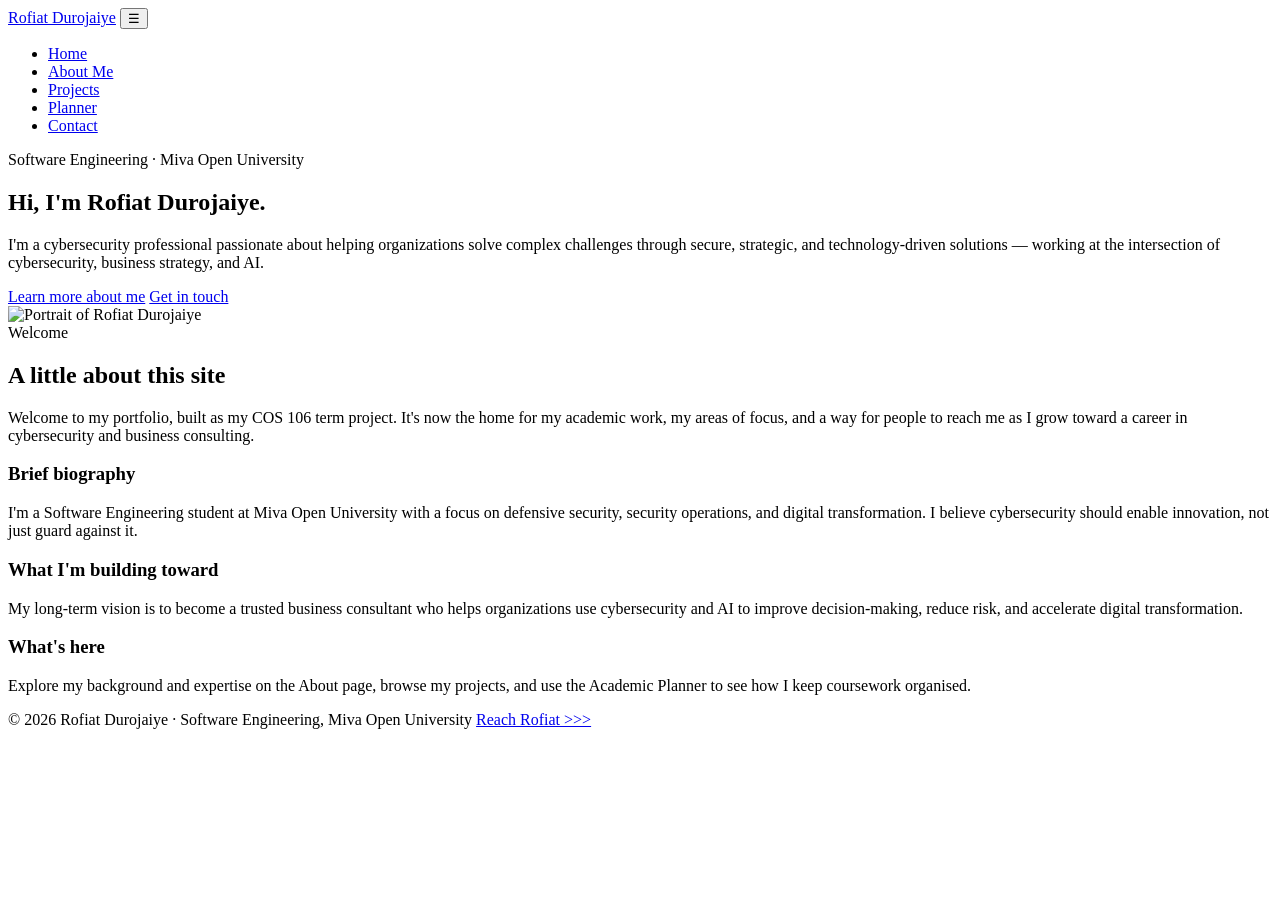
==== index.html @ efc08bff "Add files via upload" ====
<!DOCTYPE html>
<html lang="en">
<head>
  <meta charset="UTF-8">
  <meta name="viewport" content="width=device-width, initial-scale=1.0">
  <title>Rofiat Durojaiye — Cybersecurity &amp; Business Strategy Portfolio</title>
  <meta name="description" content="Academic portfolio of Rofiat Durojaiye, Software Engineering student at Miva Open University, focused on Cybersecurity, Business Strategy, and AI.">
  <link rel="stylesheet" href="css/style.css">
</head>
<body>

  <header class="site-header">
    <nav class="nav">
      <a href="index.html" class="nav-brand"><img src="images/rofiat.png" alt="" class="avatar">Rofiat Durojaiye</a>
      <button class="nav-toggle" aria-label="Toggle menu" aria-expanded="false">☰</button>
      <ul class="nav-links">
        <li><a href="index.html" class="active">Home</a></li>
        <li><a href="about.html">About Me</a></li>
        <li><a href="projects.html">Projects</a></li>
        <li><a href="planner.html">Planner</a></li>
        <li><a href="contact.html">Contact</a></li>
      </ul>
    </nav>
  </header>

  <main>
    <section class="page-hero">
      <div class="arc-motif"></div>
      <div class="wrap home-hero">
        <div class="home-hero-copy">
          <span class="eyebrow-line">Software Engineering · Miva Open University</span>
          <h1>Hi, I'm Rofiat Durojaiye.</h1>
          <p class="lede">
            I'm a cybersecurity professional passionate about helping organizations solve
            complex challenges through secure, strategic, and technology-driven solutions —
            working at the intersection of cybersecurity, business strategy, and AI.
          </p>
          <div class="cta-row">
            <a href="about.html" class="btn btn-primary">Learn more about me</a>
            <a href="contact.html" class="btn btn-ghost">Get in touch</a>
          </div>
        </div>
        <div class="hero-portrait">
          <div class="ring"></div>
          <div class="frame">
            <img src="images/rofiat.png" alt="Portrait of Rofiat Durojaiye">
          </div>
        </div>
      </div>
    </section>

    <section class="section-tight">
      <div class="wrap">
        <div class="section-head">
          <span class="eyebrow">Welcome</span>
          <h2>A little about this site</h2>
          <p>
            Welcome to my portfolio, built as my COS 106 term project. It's now the home for
            my academic work, my areas of focus, and a way for people to reach me as I grow
            toward a career in cybersecurity and business consulting.
          </p>
        </div>

        <div class="grid grid-3">
          <div class="card">
            <h3>Brief biography</h3>
            <p>
              I'm a Software Engineering student at Miva Open University with a focus on
              defensive security, security operations, and digital transformation. I believe
              cybersecurity should enable innovation, not just guard against it.
            </p>
          </div>
          <div class="card">
            <h3>What I'm building toward</h3>
            <p>
              My long-term vision is to become a trusted business consultant who helps
              organizations use cybersecurity and AI to improve decision-making, reduce risk,
              and accelerate digital transformation.
            </p>
          </div>
          <div class="card">
            <h3>What's here</h3>
            <p>
              Explore my background and expertise on the About page, browse my projects, and
              use the Academic Planner to see how I keep coursework organised.
            </p>
          </div>
        </div>
      </div>
    </section>
  </main>

  <footer class="site-footer">
    <span>© 2026 Rofiat Durojaiye · Software Engineering, Miva Open University</span>
    <span><a href="contact.html">Reach Rofiat >>> </a></span>
  </footer>

  <script src="js/main.js"></script>
</body>
</html>
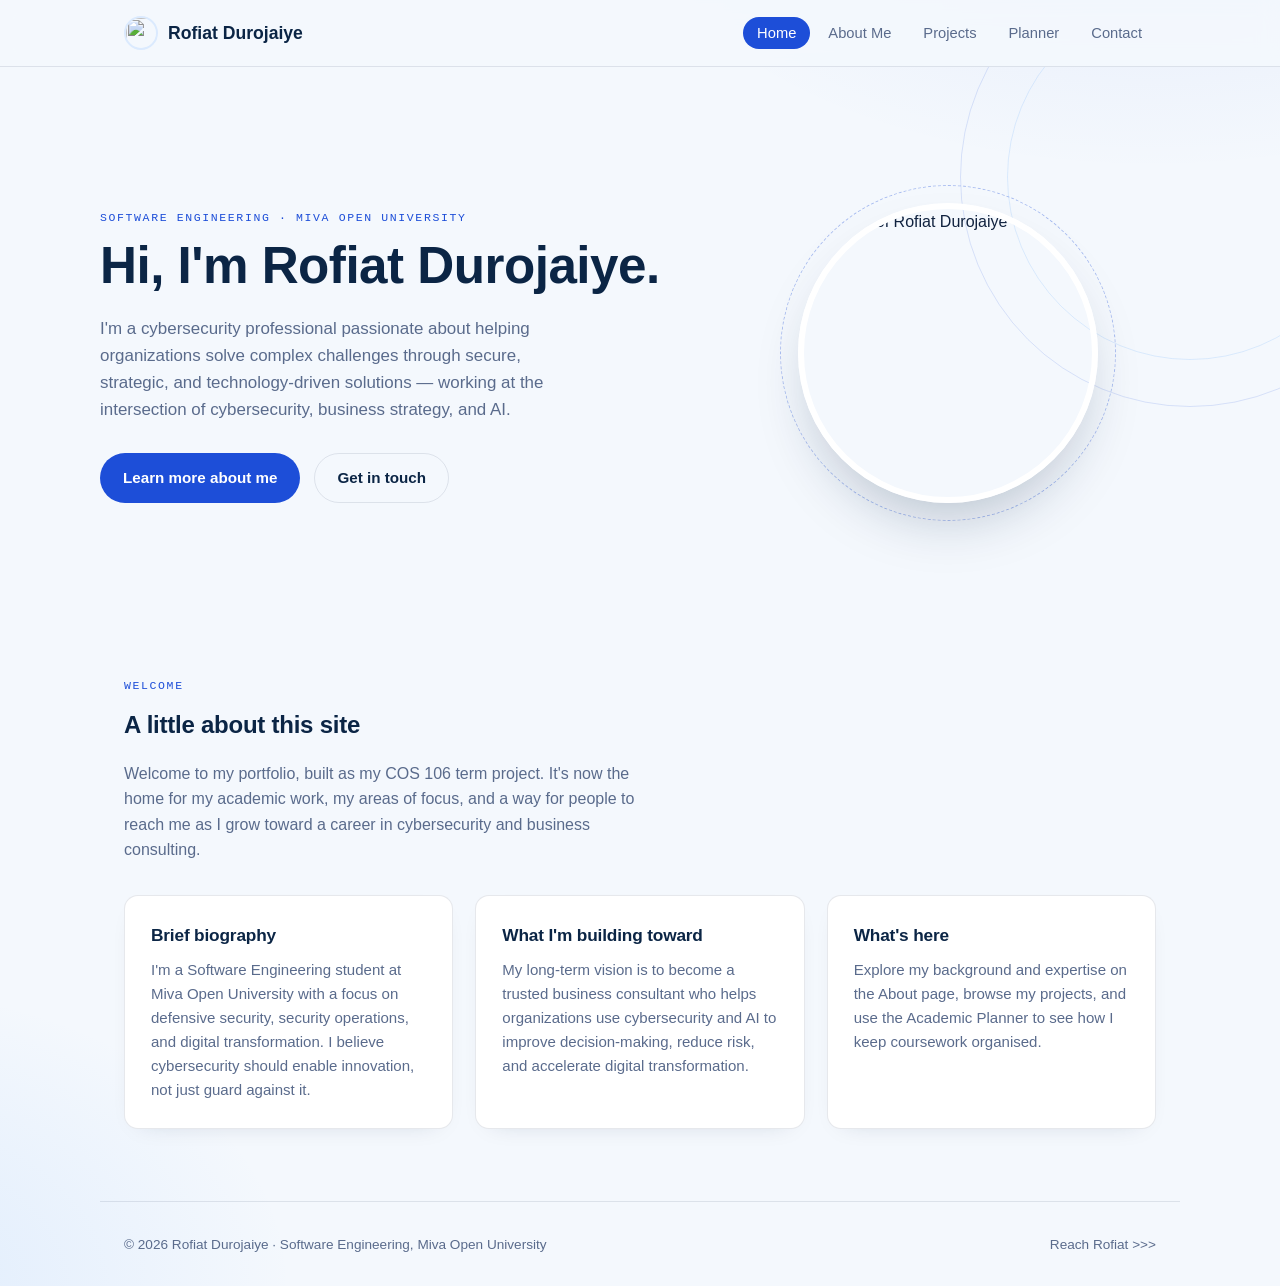
==== commit 933c5626: "Update index.html" ====
--- a/index.html
+++ b/index.html
@@ -5,7 +5,7 @@
   <meta name="viewport" content="width=device-width, initial-scale=1.0">
   <title>Rofiat Durojaiye — Cybersecurity &amp; Business Strategy Portfolio</title>
   <meta name="description" content="Academic portfolio of Rofiat Durojaiye, Software Engineering student at Miva Open University, focused on Cybersecurity, Business Strategy, and AI.">
-  <link rel="stylesheet" href="css/style.css">
+  <link rel="stylesheet" href="style.css">
 </head>
 <body>
 
--- a/style.css
+++ b/style.css
@@ -0,0 +1,552 @@
+/* ============================================
+   Rofiat Durojaiye — Academic Portfolio
+   Design tokens
+   ============================================ */
+@import url('https://fonts.googleapis.com/css2?family=Sora:wght@400;600;700&family=Inter:wght@400;500;600&family=JetBrains+Mono:wght@400;500&display=swap');
+
+:root {
+  --bg: #f4f8fd;
+  --bg-deep: #eaf1fb;
+  --white: #ffffff;
+  --navy: #0b2545;
+  --blue: #1d4ed8;
+  --blue-soft: #60a5fa;
+  --blue-pale: #dbeafe;
+  --surface: #ffffff;
+  --border: rgba(11, 37, 69, 0.1);
+  --text: #10223f;
+  --text-muted: #5a6b8c;
+  --radius: 14px;
+  --max-width: 1080px;
+  --font-display: 'Sora', 'Segoe UI', sans-serif;
+  --font-body: 'Inter', -apple-system, sans-serif;
+  --font-mono: 'JetBrains Mono', monospace;
+}
+
+* { box-sizing: border-box; }
+html { scroll-behavior: smooth; }
+
+body {
+  margin: 0;
+  background: var(--bg);
+  background-image:
+    radial-gradient(ellipse 900px 500px at 90% -10%, rgba(29, 78, 216, 0.08), transparent 60%),
+    radial-gradient(ellipse 700px 500px at -10% 100%, rgba(96, 165, 250, 0.14), transparent 60%);
+  color: var(--text);
+  font-family: var(--font-body);
+  line-height: 1.6;
+  -webkit-font-smoothing: antialiased;
+}
+
+img { max-width: 100%; display: block; }
+a { color: var(--blue); text-decoration: none; }
+
+.wrap { max-width: var(--max-width); margin: 0 auto; padding: 0 24px; }
+
+h1, h2, h3 {
+  font-family: var(--font-display);
+  font-weight: 700;
+  margin: 0 0 0.4em;
+  letter-spacing: -0.01em;
+  color: var(--navy);
+}
+
+.eyebrow, .eyebrow-line {
+  font-family: var(--font-mono);
+  font-size: 0.72rem;
+  letter-spacing: 0.14em;
+  text-transform: uppercase;
+  color: var(--blue);
+  display: inline-block;
+  margin-bottom: 0.9em;
+}
+
+@media (prefers-reduced-motion: reduce) {
+  * { animation-duration: 0.01ms !important; transition-duration: 0.01ms !important; }
+}
+
+/* ============================================
+   Header / Navigation
+   ============================================ */
+.site-header {
+  position: sticky;
+  top: 0;
+  z-index: 50;
+  background: rgba(244, 248, 253, 0.86);
+  backdrop-filter: blur(10px);
+  border-bottom: 1px solid var(--border);
+}
+
+.nav {
+  display: flex;
+  align-items: center;
+  justify-content: space-between;
+  padding: 16px 24px;
+  max-width: var(--max-width);
+  margin: 0 auto;
+}
+
+.nav-brand {
+  font-family: var(--font-display);
+  font-size: 1.1rem;
+  font-weight: 700;
+  color: var(--navy);
+  display: flex;
+  align-items: center;
+  gap: 10px;
+}
+
+.nav-brand .avatar {
+  width: 34px;
+  height: 34px;
+  border-radius: 50%;
+  object-fit: cover;
+  border: 2px solid var(--blue-pale);
+}
+
+.nav-links {
+  list-style: none;
+  display: flex;
+  gap: 4px;
+  margin: 0;
+  padding: 0;
+}
+
+.nav-links a {
+  color: var(--text-muted);
+  font-size: 0.92rem;
+  padding: 8px 14px;
+  border-radius: 999px;
+  transition: color 0.2s ease, background 0.2s ease;
+}
+
+.nav-links a:hover { color: var(--navy); background: var(--blue-pale); }
+
+.nav-links a.active {
+  color: var(--white);
+  background: var(--blue);
+  font-weight: 500;
+}
+
+.nav-toggle {
+  display: none;
+  background: none;
+  border: 1px solid var(--border);
+  border-radius: 8px;
+  color: var(--navy);
+  padding: 8px 10px;
+  font-size: 1rem;
+  cursor: pointer;
+}
+
+@media (max-width: 760px) {
+  .nav-toggle { display: block; }
+  .nav-links {
+    position: absolute;
+    top: 100%;
+    left: 0;
+    right: 0;
+    flex-direction: column;
+    background: var(--white);
+    border-bottom: 1px solid var(--border);
+    padding: 10px 24px 18px;
+    display: none;
+  }
+  .nav-links.open { display: flex; }
+  .nav-links a { padding: 10px 8px; }
+}
+
+/* ============================================
+   Hero / arc motif
+   ============================================ */
+.arc-motif {
+  position: absolute;
+  pointer-events: none;
+  z-index: 0;
+}
+
+.page-hero {
+  position: relative;
+  overflow: hidden;
+  padding: 72px 0 56px;
+}
+
+.page-hero .wrap { position: relative; z-index: 1; }
+
+.page-hero .arc-motif {
+  top: -120px;
+  right: -140px;
+  width: 460px;
+  height: 460px;
+  border: 1px solid rgba(29, 78, 216, 0.14);
+  border-radius: 50%;
+}
+
+.page-hero .arc-motif::after {
+  content: '';
+  position: absolute;
+  inset: 46px;
+  border: 1px solid rgba(96, 165, 250, 0.18);
+  border-radius: 50%;
+}
+
+/* ============================================
+   Home hero
+   ============================================ */
+.home-hero {
+  display: grid;
+  grid-template-columns: 1.1fr 0.9fr;
+  gap: 48px;
+  align-items: center;
+  padding: 64px 0 80px;
+}
+
+@media (max-width: 820px) {
+  .home-hero { grid-template-columns: 1fr; padding: 40px 0 56px; text-align: center; }
+  .home-hero .cta-row { justify-content: center; }
+}
+
+.home-hero h1 {
+  font-size: clamp(2.2rem, 5vw, 3.2rem);
+  line-height: 1.1;
+}
+
+.home-hero .lede {
+  color: var(--text-muted);
+  font-size: 1.06rem;
+  max-width: 48ch;
+  margin: 18px 0 30px;
+}
+
+.cta-row { display: flex; gap: 14px; flex-wrap: wrap; }
+
+.btn {
+  display: inline-flex;
+  align-items: center;
+  gap: 8px;
+  padding: 12px 22px;
+  border-radius: 999px;
+  font-family: var(--font-body);
+  font-weight: 600;
+  font-size: 0.95rem;
+  cursor: pointer;
+  border: 1px solid transparent;
+  transition: transform 0.2s ease, background 0.2s ease, border-color 0.2s ease;
+}
+
+.btn-primary { background: var(--blue); color: var(--white); }
+.btn-primary:hover { transform: translateY(-2px); background: #1743b8; }
+
+.btn-ghost { background: transparent; color: var(--navy); border-color: var(--border); }
+.btn-ghost:hover { border-color: var(--blue); color: var(--blue); }
+
+.hero-portrait { position: relative; justify-self: center; }
+
+.hero-portrait .frame {
+  position: relative;
+  width: min(300px, 70vw);
+  aspect-ratio: 1 / 1;
+  border-radius: 50%;
+  overflow: hidden;
+  border: 6px solid var(--white);
+  box-shadow: 0 30px 60px -20px rgba(11, 37, 69, 0.28);
+  animation: rise 0.8s ease both;
+}
+
+.hero-portrait .frame img { width: 100%; height: 100%; object-fit: cover; }
+
+.hero-portrait .ring {
+  position: absolute;
+  inset: -18px;
+  border: 1px dashed rgba(29, 78, 216, 0.35);
+  border-radius: 50%;
+  z-index: -1;
+}
+
+@keyframes rise {
+  from { opacity: 0; transform: translateY(18px); }
+  to { opacity: 1; transform: translateY(0); }
+}
+
+/* ============================================
+   Section shells
+   ============================================ */
+section { padding: 56px 0; }
+.section-tight { padding: 32px 0; }
+.section-head { margin-bottom: 32px; max-width: 60ch; }
+.section-head p { color: var(--text-muted); }
+
+.grid { display: grid; gap: 22px; }
+.grid-3 { grid-template-columns: repeat(3, 1fr); }
+.grid-2 { grid-template-columns: repeat(2, 1fr); }
+
+@media (max-width: 820px) {
+  .grid-3, .grid-2 { grid-template-columns: 1fr; }
+}
+
+.card {
+  background: var(--surface);
+  border: 1px solid var(--border);
+  border-radius: var(--radius);
+  padding: 26px;
+  box-shadow: 0 8px 24px -18px rgba(11, 37, 69, 0.25);
+  transition: transform 0.25s ease, border-color 0.25s ease, box-shadow 0.25s ease;
+}
+
+.card:hover {
+  transform: translateY(-4px);
+  border-color: rgba(29, 78, 216, 0.3);
+  box-shadow: 0 16px 32px -18px rgba(11, 37, 69, 0.3);
+}
+
+.card h3 { font-size: 1.08rem; margin-bottom: 8px; }
+.card p { color: var(--text-muted); font-size: 0.94rem; margin: 0; }
+
+.tag-row { display: flex; flex-wrap: wrap; gap: 8px; margin-top: 14px; }
+.tag {
+  font-family: var(--font-mono);
+  font-size: 0.7rem;
+  padding: 4px 10px;
+  border-radius: 999px;
+  background: var(--blue-pale);
+  color: var(--blue);
+  border: 1px solid rgba(29, 78, 216, 0.2);
+}
+
+/* ============================================
+   Project cards — circular preview frame
+   ============================================ */
+.project-card { padding: 26px; text-align: center; }
+
+.project-card .thumb {
+  width: 130px;
+  height: 130px;
+  border-radius: 50%;
+  overflow: hidden;
+  margin: 0 auto 18px;
+  border: 4px solid var(--blue-pale);
+}
+.project-card .thumb img { width: 100%; height: 100%; object-fit: cover; }
+
+.project-card .status {
+  font-family: var(--font-mono);
+  font-size: 0.68rem;
+  text-transform: uppercase;
+  letter-spacing: 0.08em;
+  color: var(--blue);
+}
+.project-card .links { margin-top: 16px; display: flex; gap: 14px; justify-content: center; font-size: 0.88rem; }
+
+/* ============================================
+   Tables
+   ============================================ */
+table {
+  width: 100%;
+  border-collapse: collapse;
+  background: var(--surface);
+  border: 1px solid var(--border);
+  border-radius: var(--radius);
+  overflow: hidden;
+  box-shadow: 0 8px 24px -18px rgba(11, 37, 69, 0.25);
+}
+
+thead th {
+  text-align: left;
+  font-family: var(--font-mono);
+  font-size: 0.72rem;
+  text-transform: uppercase;
+  letter-spacing: 0.08em;
+  color: var(--blue);
+  padding: 14px 18px;
+  background: var(--blue-pale);
+  border-bottom: 1px solid var(--border);
+}
+
+tbody td {
+  padding: 14px 18px;
+  border-bottom: 1px solid var(--border);
+  color: var(--text-muted);
+  font-size: 0.92rem;
+}
+tbody tr:last-child td { border-bottom: none; }
+
+.skill-bar {
+  height: 6px;
+  border-radius: 999px;
+  background: var(--blue-pale);
+  overflow: hidden;
+  width: 140px;
+}
+.skill-bar span { display: block; height: 100%; background: var(--blue); border-radius: 999px; }
+
+/* ============================================
+   Lists
+   ============================================ */
+.plain-list { list-style: none; padding: 0; margin: 0; display: grid; gap: 10px; }
+.plain-list li { padding-left: 22px; position: relative; color: var(--text-muted); }
+.plain-list li::before {
+  content: '';
+  position: absolute;
+  left: 0;
+  top: 0.55em;
+  width: 7px;
+  height: 7px;
+  border-radius: 50%;
+  background: var(--blue);
+}
+
+.value-grid { display: grid; grid-template-columns: repeat(3, 1fr); gap: 12px; }
+@media (max-width: 640px) { .value-grid { grid-template-columns: repeat(2, 1fr); } }
+.value-chip {
+  background: var(--blue-pale);
+  color: var(--navy);
+  border-radius: 12px;
+  padding: 14px 12px;
+  text-align: center;
+  font-size: 0.86rem;
+  font-weight: 600;
+}
+
+/* ============================================
+   Forms
+   ============================================ */
+.form-card {
+  background: var(--surface);
+  border: 1px solid var(--border);
+  border-radius: var(--radius);
+  padding: 32px;
+  max-width: 620px;
+  box-shadow: 0 8px 24px -18px rgba(11, 37, 69, 0.25);
+}
+
+.field { margin-bottom: 20px; }
+.field label { display: block; font-size: 0.85rem; color: var(--text-muted); margin-bottom: 7px; }
+
+.field input, .field textarea {
+  width: 100%;
+  padding: 12px 14px;
+  border-radius: 10px;
+  border: 1px solid var(--border);
+  background: var(--bg);
+  color: var(--text);
+  font-family: var(--font-body);
+  font-size: 0.95rem;
+}
+
+.field input:focus, .field textarea:focus { outline: 2px solid var(--blue-soft); outline-offset: 1px; }
+.field textarea { resize: vertical; min-height: 120px; }
+
+.field .error { color: #dc2626; font-size: 0.8rem; margin-top: 6px; display: none; }
+.field.invalid input, .field.invalid textarea { border-color: #dc2626; }
+.field.invalid .error { display: block; }
+
+.form-status { margin-top: 18px; padding: 12px 16px; border-radius: 10px; font-size: 0.9rem; display: none; }
+.form-status.show { display: block; animation: rise 0.4s ease both; }
+.form-status.ok { background: var(--blue-pale); color: var(--navy); border: 1px solid rgba(29,78,216,0.25); }
+
+/* ============================================
+   Planner
+   ============================================ */
+.planner-shell { display: grid; grid-template-columns: 1fr 1.4fr; gap: 28px; }
+@media (max-width: 820px) { .planner-shell { grid-template-columns: 1fr; } }
+
+.planner-form { display: flex; flex-direction: column; gap: 14px; }
+.planner-form .row { display: flex; gap: 10px; }
+.planner-form input, .planner-form select {
+  padding: 12px 14px;
+  border-radius: 10px;
+  border: 1px solid var(--border);
+  background: var(--bg);
+  color: var(--text);
+  font-family: var(--font-body);
+  flex: 1;
+}
+
+.task-list { list-style: none; margin: 0; padding: 0; display: grid; gap: 10px; }
+
+.task-item {
+  display: flex;
+  align-items: center;
+  gap: 12px;
+  padding: 14px 16px;
+  background: var(--surface);
+  border: 1px solid var(--border);
+  border-radius: 10px;
+  box-shadow: 0 6px 18px -14px rgba(11, 37, 69, 0.3);
+  animation: rise 0.3s ease both;
+}
+
+.task-item .task-check {
+  width: 20px; height: 20px;
+  border-radius: 50%;
+  border: 1.5px solid var(--blue);
+  cursor: pointer;
+  flex-shrink: 0;
+  display: flex; align-items: center; justify-content: center;
+  transition: background 0.2s ease;
+}
+.task-item.done .task-check { background: var(--blue); border-color: var(--blue); }
+.task-item.done .task-check::after { content: '✓'; font-size: 12px; color: #fff; }
+
+.task-item .task-info { flex: 1; }
+.task-item .task-title { font-size: 0.95rem; color: var(--text); }
+.task-item.done .task-title { text-decoration: line-through; color: var(--text-muted); }
+.task-item .task-meta { font-family: var(--font-mono); font-size: 0.7rem; color: var(--text-muted); margin-top: 3px; }
+
+.task-item .task-delete {
+  background: none;
+  border: none;
+  color: var(--text-muted);
+  cursor: pointer;
+  font-size: 1.1rem;
+  padding: 4px 8px;
+  border-radius: 6px;
+  transition: color 0.2s ease, background 0.2s ease;
+}
+.task-item .task-delete:hover { color: #dc2626; background: rgba(220,38,38,0.08); }
+
+.empty-state {
+  text-align: center;
+  padding: 40px 20px;
+  color: var(--text-muted);
+  font-size: 0.9rem;
+  border: 1px dashed var(--border);
+  border-radius: 12px;
+}
+
+.planner-stats {
+  display: flex;
+  gap: 18px;
+  margin-bottom: 18px;
+  font-family: var(--font-mono);
+  font-size: 0.78rem;
+  color: var(--text-muted);
+}
+.planner-stats strong { color: var(--blue); }
+
+/* ============================================
+   Media block
+   ============================================ */
+.media-block { border-radius: var(--radius); overflow: hidden; border: 1px solid var(--border); }
+.media-block video { width: 100%; display: block; }
+.media-caption { padding: 12px 16px; font-size: 0.82rem; color: var(--text-muted); background: var(--surface); }
+
+/* ============================================
+   Footer
+   ============================================ */
+.site-footer {
+  border-top: 1px solid var(--border);
+  padding: 32px 24px;
+  margin-top: 40px;
+  color: var(--text-muted);
+  font-size: 0.85rem;
+  display: flex;
+  justify-content: space-between;
+  flex-wrap: wrap;
+  gap: 10px;
+  max-width: var(--max-width);
+  margin-left: auto;
+  margin-right: auto;
+}
+.site-footer a { color: var(--text-muted); }
+.site-footer a:hover { color: var(--blue); }
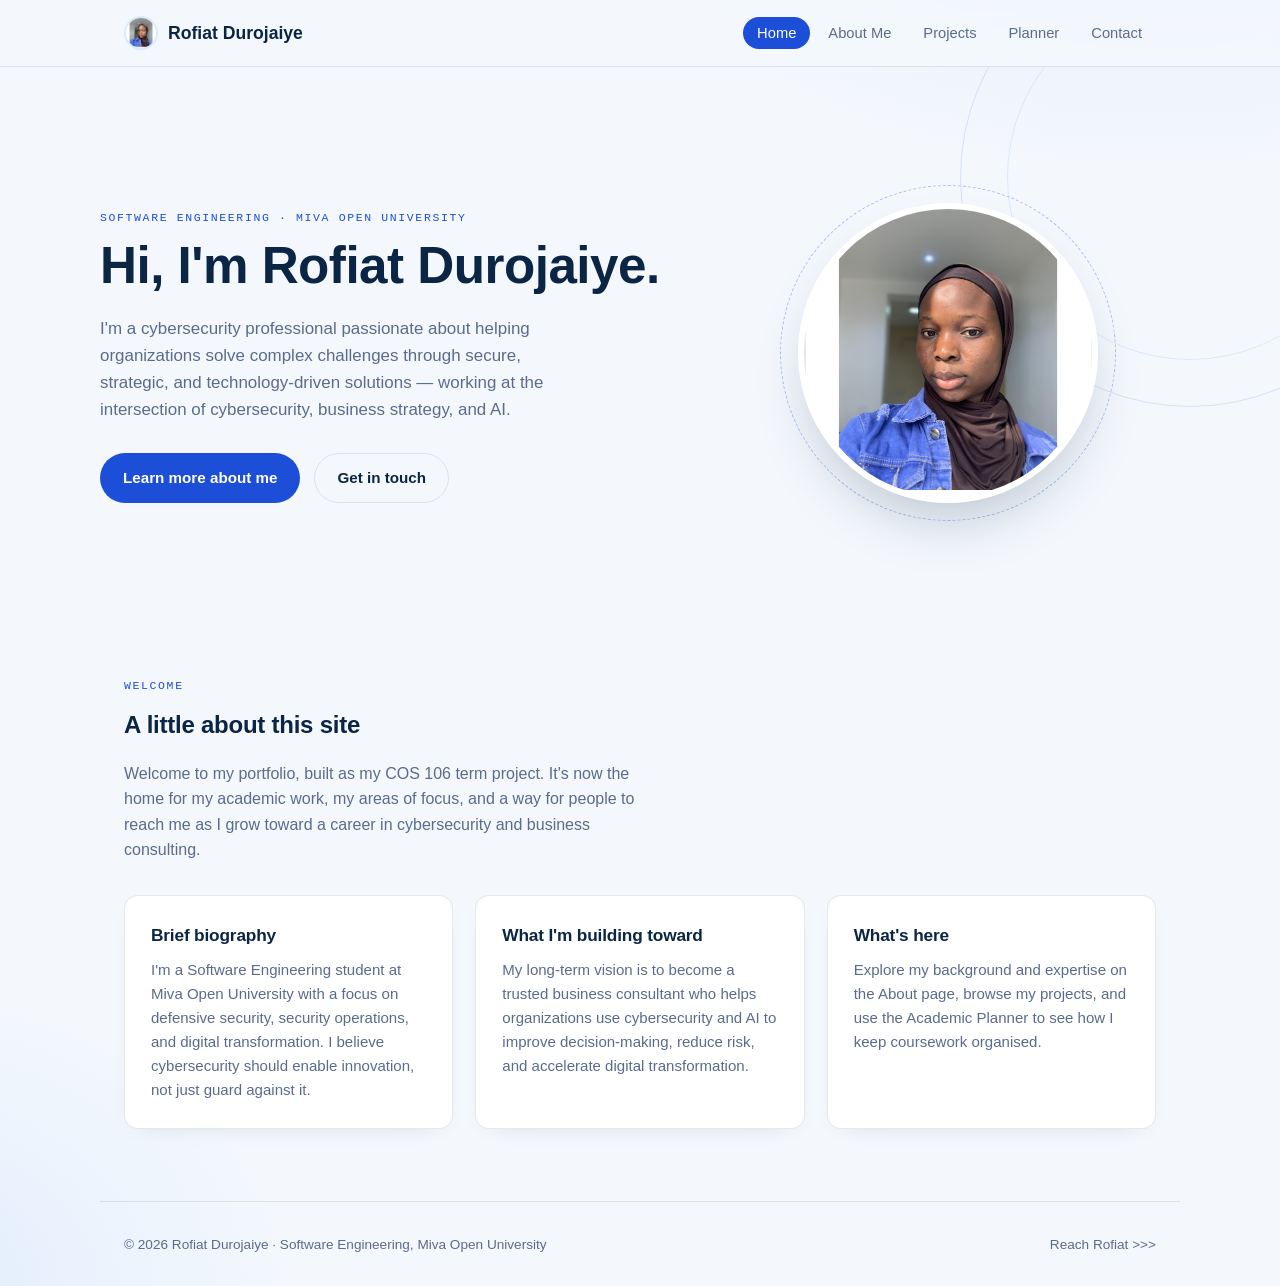
==== commit 9d795432: "Add files via upload" ====
--- a/index.html
+++ b/index.html
@@ -11,7 +11,7 @@
 
   <header class="site-header">
     <nav class="nav">
-      <a href="index.html" class="nav-brand"><img src="images/rofiat.png" alt="" class="avatar">Rofiat Durojaiye</a>
+      <a href="index.html" class="nav-brand"><img src="rofiat.png" alt="" class="avatar">Rofiat Durojaiye</a>
       <button class="nav-toggle" aria-label="Toggle menu" aria-expanded="false">☰</button>
       <ul class="nav-links">
         <li><a href="index.html" class="active">Home</a></li>
@@ -43,7 +43,7 @@
         <div class="hero-portrait">
           <div class="ring"></div>
           <div class="frame">
-            <img src="images/rofiat.png" alt="Portrait of Rofiat Durojaiye">
+            <img src="rofiat.png" alt="Portrait of Rofiat Durojaiye">
           </div>
         </div>
       </div>
@@ -95,6 +95,6 @@
     <span><a href="contact.html">Reach Rofiat >>> </a></span>
   </footer>
 
-  <script src="js/main.js"></script>
+  <script src="main.js"></script>
 </body>
 </html>
